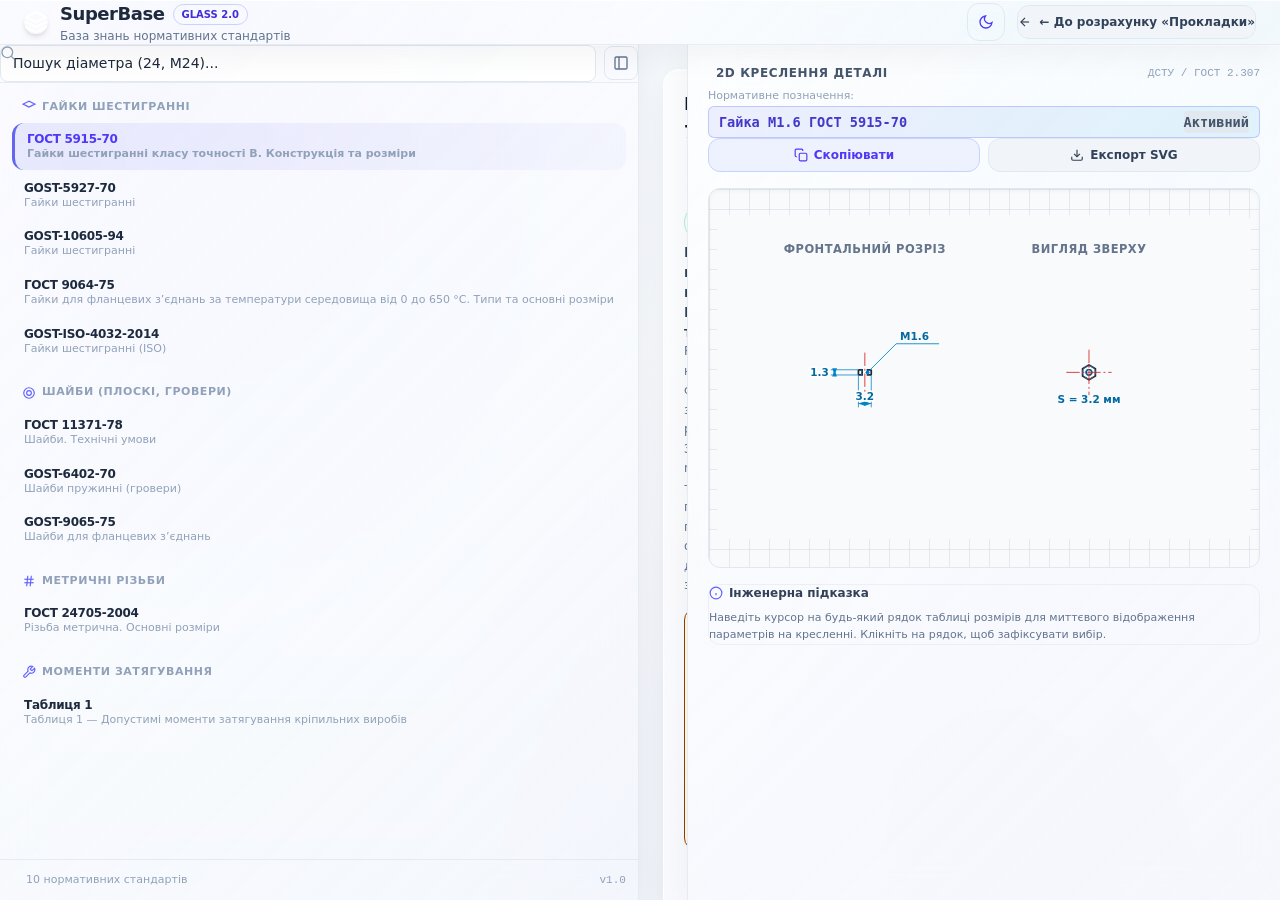
==== standards-base/index.html @ d33b23af "feat(standards-base): assemble UI shell, master-detail interactions, and app controller" ====
<!DOCTYPE html>
<html lang="uk" class="h-full">
<head>
  <meta charset="UTF-8">
  <meta name="viewport" content="width=device-width, initial-scale=1.0">
  <title>База знань нормативних стандартів | SuperBase</title>
  <link rel="icon" type="image/png" href="assets/favicon.png">
  <script>
    if (localStorage.theme === 'dark' || (!('theme' in localStorage) && window.matchMedia('(prefers-color-scheme: dark)').matches)) {
      document.documentElement.classList.add('dark');
    } else {
      document.documentElement.classList.remove('dark');
    }
  </script>
  <link rel="stylesheet" href="assets/tailwind-local.css">
  <link rel="stylesheet" href="styles.css">
</head>
<body class="h-full flex flex-col text-slate-800 dark:text-slate-100 overflow-hidden select-none">

  <!-- =========================================================================
       Header: SuperBase Logo, Category Tabs, Theme & Navigation
       ========================================================================= -->
  <header class="h-16 flex-shrink-0 flex items-center justify-between px-6 border-b border-slate-200/80 dark:border-slate-800/80 glass-panel z-20">
    <div class="flex items-center gap-6">
      <!-- Logo and Brand Title -->
      <div class="flex items-center gap-3">
        <div class="w-10 h-10 rounded-xl bg-gradient-to-tr from-indigo-600 to-cyan-500 flex items-center justify-center text-white shadow-md shadow-indigo-500/20">
          <svg class="w-6 h-6" viewBox="0 0 24 24" fill="none" stroke="currentColor" stroke-width="2" stroke-linecap="round" stroke-linejoin="round">
            <polygon points="12 2 2 7 12 12 22 7 12 2"></polygon>
            <polyline points="2 17 12 22 22 17"></polyline>
            <polyline points="2 12 12 17 22 12"></polyline>
          </svg>
        </div>
        <div>
          <div class="flex items-center gap-2">
            <span class="font-bold tracking-tight text-lg bg-gradient-to-r from-slate-900 to-slate-700 dark:from-white dark:to-slate-300 bg-clip-text text-transparent">SuperBase</span>
            <span class="text-[10px] uppercase font-semibold px-2 py-0.5 rounded-full bg-indigo-100 dark:bg-indigo-950/80 text-indigo-700 dark:text-indigo-300 border border-indigo-200 dark:border-indigo-800/60">Glass 2.0</span>
          </div>
          <p class="text-xs text-slate-500 dark:text-slate-400 font-medium">База знань нормативних стандартів</p>
        </div>
      </div>

      <!-- Navigation Tabs (Categories) -->
      <nav id="categoryTabs" class="hidden md:flex items-center gap-1.5 ml-4 p-1 rounded-xl bg-slate-200/60 dark:bg-slate-800/60 border border-slate-300/50 dark:border-slate-700/50 text-xs font-medium">
        <button type="button" data-category="fasteners" class="px-3.5 py-1.5 rounded-lg bg-white dark:bg-slate-900 text-indigo-600 dark:text-indigo-300 shadow-sm font-semibold flex items-center gap-2 transition-all">
          <svg class="w-4 h-4" viewBox="0 0 24 24" fill="none" stroke="currentColor" stroke-width="2">
            <circle cx="12" cy="12" r="3"></circle>
            <path d="M19.4 15a1.65 1.65 0 0 0 .33 1.82l.06.06a2 2 0 0 1 0 2.83 2 2 0 0 1-2.83 0l-.06-.06a1.65 1.65 0 0 0-1.82-.33 1.65 1.65 0 0 0-1 1.51V21a2 2 0 0 1-2 2 2 2 0 0 1-2-2v-.09A1.65 1.65 0 0 0 9 19.4a1.65 1.65 0 0 0-1.82.33l-.06.06a2 2 0 0 1-2.83 0 2 2 0 0 1 0-2.83l.06-.06a1.65 1.65 0 0 0 .33-1.82 1.65 1.65 0 0 0-1.51-1H3a2 2 0 0 1-2-2 2 2 0 0 1 2-2h.09A1.65 1.65 0 0 0 4.6 9a1.65 1.65 0 0 0-.33-1.82l-.06-.06a2 2 0 0 1 0-2.83 2 2 0 0 1 2.83 0l.06.06a1.65 1.65 0 0 0 1.82.33H9a1.65 1.65 0 0 0 1-1.51V3a2 2 0 0 1 2-2 2 2 0 0 1 2 2v.09a1.65 1.65 0 0 0 1 1.51 1.65 1.65 0 0 0 1.82-.33l.06-.06a2 2 0 0 1 2.83 0 2 2 0 0 1 0 2.83l-.06.06a1.65 1.65 0 0 0-.33 1.82V9a1.65 1.65 0 0 0 1.51 1H21a2 2 0 0 1 2 2 2 2 0 0 1-2 2h-.09a1.65 1.65 0 0 0-1.51 1z"></path>
          </svg>
          Кріпильні елементи
        </button>
        <div class="px-3 py-1.5 rounded-lg text-slate-400 dark:text-slate-500 cursor-not-allowed flex items-center gap-1.5" title="У розробці">
          <span>Фланці</span>
          <span class="text-[10px] px-1.5 py-0.5 rounded bg-slate-300/60 dark:bg-slate-700/60 font-semibold">незабаром</span>
        </div>
        <div class="px-3 py-1.5 rounded-lg text-slate-400 dark:text-slate-500 cursor-not-allowed flex items-center gap-1.5" title="У розробці">
          <span>Прокладки</span>
          <span class="text-[10px] px-1.5 py-0.5 rounded bg-slate-300/60 dark:bg-slate-700/60 font-semibold">незабаром</span>
        </div>
      </nav>
    </div>

    <!-- Actions: Theme Toggle & Back Link -->
    <div class="flex items-center gap-3">
      <!-- Theme Toggle -->
      <button id="themeToggle" type="button" class="p-2.5 rounded-xl border border-slate-200 dark:border-slate-800 text-slate-600 dark:text-slate-300 hover:bg-slate-100 dark:hover:bg-slate-800 transition-colors" title="Перемкнути тему оформлення (Світла / Темна)">
        <!-- Sun icon (shown in dark mode) -->
        <svg id="themeIconSun" class="w-4 h-4 hidden dark:block text-amber-400" viewBox="0 0 24 24" fill="none" stroke="currentColor" stroke-width="2">
          <circle cx="12" cy="12" r="5"></circle>
          <line x1="12" y1="1" x2="12" y2="3"></line>
          <line x1="12" y1="21" x2="12" y2="23"></line>
          <line x1="4.22" y1="4.22" x2="5.64" y2="5.64"></line>
          <line x1="18.36" y1="18.36" x2="19.78" y2="19.78"></line>
          <line x1="1" y1="12" x2="3" y2="12"></line>
          <line x1="21" y1="12" x2="23" y2="12"></line>
          <line x1="4.22" y1="19.78" x2="5.64" y2="18.36"></line>
          <line x1="18.36" y1="5.64" x2="19.78" y2="4.22"></line>
        </svg>
        <!-- Moon icon (shown in light mode) -->
        <svg id="themeIconMoon" class="w-4 h-4 block dark:hidden text-indigo-600" viewBox="0 0 24 24" fill="none" stroke="currentColor" stroke-width="2">
          <path d="M21 12.79A9 9 0 1 1 11.21 3 7 7 0 0 0 21 12.79z"></path>
        </svg>
      </button>

      <!-- Back to Prokladki Workspace -->
      <a href="../index.html" class="flex items-center gap-2 px-3.5 py-2 rounded-xl text-xs font-semibold bg-slate-100 dark:bg-slate-800/80 hover:bg-indigo-50 dark:hover:bg-indigo-950/60 text-slate-700 dark:text-slate-200 hover:text-indigo-600 dark:hover:text-indigo-300 border border-slate-200 dark:border-slate-700/80 transition-all">
        <svg class="w-3.5 h-3.5" viewBox="0 0 24 24" fill="none" stroke="currentColor" stroke-width="2">
          <line x1="19" y1="12" x2="5" y2="12"></line>
          <polyline points="12 19 5 12 12 5"></polyline>
        </svg>
        <span>← До розрахунку «Прокладки»</span>
      </a>
    </div>
  </header>

  <!-- =========================================================================
       Application Layout: Left Sidebar + Central Table + Right Drawing Canvas
       ========================================================================= -->
  <div class="flex-1 flex overflow-hidden">

    <!-- ---------------------------------------------------------------------
         Left Collapsible Sidebar: Standards Catalog
         --------------------------------------------------------------------- -->
    <aside id="mainSidebar" class="w-80 flex-shrink-0 flex flex-col border-r border-slate-200/80 dark:border-slate-800/80 glass-panel z-10">
      <!-- Search & Controls Header -->
      <div class="p-3.5 border-b border-slate-200/80 dark:border-slate-800/80 flex items-center gap-2">
        <div class="relative flex-1">
          <svg class="w-4 h-4 absolute left-3 top-2.5 text-slate-400" viewBox="0 0 24 24" fill="none" stroke="currentColor" stroke-width="2">
            <circle cx="11" cy="11" r="8"></circle>
            <line x1="21" y1="21" x2="16.65" y2="16.65"></line>
          </svg>
          <input type="text" id="searchInput" placeholder="Пошук діаметра (24, М24)..." class="custom-input pl-9 pr-3 py-1.5 text-xs">
        </div>
        <button id="btnToggleSidebar" type="button" class="p-2 rounded-lg border border-slate-200 dark:border-slate-800 text-slate-500 hover:bg-slate-100 dark:hover:bg-slate-800 transition-colors" title="Згорнути / розгорнути панель стандартів">
          <svg class="w-4 h-4" viewBox="0 0 24 24" fill="none" stroke="currentColor" stroke-width="2">
            <rect x="3" y="3" width="18" height="18" rx="2" ry="2"></rect>
            <line x1="9" y1="3" x2="9" y2="21"></line>
          </svg>
        </button>
      </div>

      <!-- Standards Navigation List -->
      <nav id="standardsList" class="flex-1 overflow-y-auto p-3 space-y-4">
        <!-- Rendered dynamically by app.js -->
      </nav>

      <!-- Sidebar Footer Stats -->
      <div class="p-3 border-t border-slate-200/80 dark:border-slate-800/80 text-[11px] text-slate-400 flex items-center justify-between">
        <span class="flex items-center gap-1.5">
          <span class="w-2 h-2 rounded-full bg-emerald-500"></span>
          10 нормативних стандартів
        </span>
        <span class="font-mono">v1.0</span>
      </div>
    </aside>

    <!-- ---------------------------------------------------------------------
         Main Workspace: Central Master Content
         --------------------------------------------------------------------- -->
    <main class="flex-1 flex overflow-hidden bg-slate-50/50 dark:bg-transparent">

      <!-- Central Scrollable Column: Passport Card + Table Controls + Dimensions Table -->
      <div class="flex-1 flex flex-col overflow-y-auto p-6 space-y-5">

        <!-- Standard Passport Card -->
        <section id="passportCard" class="fluent-card p-5 rounded-2xl">
          <!-- Rendered dynamically by app.js -->
        </section>

        <!-- Table Filters & Execution Bar -->
        <div id="tableControlsBar" class="flex flex-wrap items-center justify-between gap-3 p-3 rounded-xl bg-white/70 dark:bg-slate-900/70 border border-slate-200 dark:border-slate-800/80 backdrop-blur-md">
          <div id="dynamicFilters" class="flex flex-wrap items-center gap-2">
            <!-- Rendered dynamically depending on active standard (Executions 1/2, Class A/C, Nut Type A/B) -->
          </div>
          <div class="flex items-center gap-2 text-xs text-slate-500 dark:text-slate-400">
            <span id="rowCountBadge" class="px-2 py-1 rounded-md bg-slate-100 dark:bg-slate-800 font-mono text-[11px] font-semibold">0 типорозмірів</span>
          </div>
        </div>

        <!-- Master Dimensions Table Container -->
        <div class="flex-1 min-h-[300px]">
          <div id="dimensionsTable" class="table-container border border-slate-200 dark:border-slate-800/80 rounded-xl overflow-hidden glass-panel shadow-sm">
            <!-- Rendered dynamically by app.js -->
          </div>
        </div>

      </div>

      <!-- -------------------------------------------------------------------
           Sticky Right Sidebar: Detail CAD Vector Drawing
           ------------------------------------------------------------------- -->
      <aside class="w-[420px] flex-shrink-0 flex flex-col border-l border-slate-200/80 dark:border-slate-800/80 glass-panel p-5 space-y-4 overflow-y-auto z-10">

        <!-- Drawing Header & Callout -->
        <div class="space-y-3">
          <div class="flex items-center justify-between">
            <div class="flex items-center gap-2">
              <span class="w-2.5 h-2.5 rounded-full bg-indigo-500 animate-pulse"></span>
              <h2 class="text-xs font-bold uppercase tracking-wider text-slate-600 dark:text-slate-300">2D Креслення деталі</h2>
            </div>
            <span class="text-[11px] font-mono text-slate-400">ДСТУ / ГОСТ 2.307</span>
          </div>

          <!-- Engineering Callout Badge -->
          <div class="space-y-1.5">
            <label class="text-[11px] font-medium text-slate-400">Нормативне позначення:</label>
            <div id="calloutBadge" class="callout-badge text-xs font-mono font-medium truncate w-full justify-between">
              <!-- Rendered dynamically -->
            </div>
          </div>

          <!-- Drawing Action Buttons -->
          <div class="flex items-center gap-2 pt-1">
            <button id="btnCopyCallout" type="button" class="flex-1 px-3 py-2 rounded-xl text-xs font-semibold bg-indigo-50 dark:bg-indigo-950/60 text-indigo-600 dark:text-indigo-400 hover:bg-indigo-100 dark:hover:bg-indigo-900/60 border border-indigo-200 dark:border-indigo-800/60 flex items-center justify-center gap-1.5 transition-colors">
              <svg class="w-3.5 h-3.5" viewBox="0 0 24 24" fill="none" stroke="currentColor" stroke-width="2">
                <rect x="9" y="9" width="13" height="13" rx="2" ry="2"></rect>
                <path d="M5 15H4a2 2 0 0 1-2-2V4a2 2 0 0 1 2-2h9a2 2 0 0 1 2 2v1"></path>
              </svg>
              <span>Скопіювати</span>
            </button>
            <button id="btnExportSvg" type="button" class="flex-1 px-3 py-2 rounded-xl text-xs font-semibold bg-slate-100 dark:bg-slate-800/80 text-slate-700 dark:text-slate-200 hover:bg-slate-200 dark:hover:bg-slate-700 border border-slate-200 dark:border-slate-700/80 flex items-center justify-center gap-1.5 transition-colors">
              <svg class="w-3.5 h-3.5" viewBox="0 0 24 24" fill="none" stroke="currentColor" stroke-width="2">
                <path d="M21 15v4a2 2 0 0 1-2 2H5a2 2 0 0 1-2-2v-4"></path>
                <polyline points="7 10 12 15 17 10"></polyline>
                <line x1="12" y1="15" x2="12" y2="3"></line>
              </svg>
              <span>Експорт SVG</span>
            </button>
          </div>
        </div>

        <!-- Dynamic CAD Drawing Canvas -->
        <div id="drawingContainer" class="cad-canvas relative w-full flex items-center justify-center min-h-[380px] p-2">
          <!-- Rendered dynamically by StandardsDrawingEngine -->
        </div>

        <!-- Technical Drawing Notes & Guide -->
        <div class="rounded-xl p-3.5 bg-slate-100/70 dark:bg-slate-900/70 border border-slate-200/60 dark:border-slate-800/60 text-xs space-y-2 text-slate-500 dark:text-slate-400">
          <div class="font-semibold text-slate-700 dark:text-slate-300 flex items-center gap-1.5">
            <svg class="w-3.5 h-3.5 text-indigo-500" viewBox="0 0 24 24" fill="none" stroke="currentColor" stroke-width="2">
              <circle cx="12" cy="12" r="10"></circle>
              <line x1="12" y1="16" x2="12" y2="12"></line>
              <line x1="12" y1="8" x2="12.01" y2="8"></line>
            </svg>
            Інженерна підказка
          </div>
          <p class="leading-relaxed text-[11px]">
            Наведіть курсор на будь-який рядок таблиці розмірів для миттєвого відображення параметрів на кресленні. Клікніть на рядок, щоб зафіксувати вибір.
          </p>
        </div>

      </aside>

    </main>

  </div>

  <!-- Toast Container -->
  <div id="toastContainer" class="toast-container"></div>

  <!-- =========================================================================
       Application Scripts: Shared Bundle, Adapters, Engines & Controller
       ========================================================================= -->
  <script src="../standards.bundle.js"></script>
  <script src="src/catalog-adapter.js"></script>
  <script src="src/drawing-templates.js"></script>
  <script src="src/drawing-engine.js"></script>
  <script src="src/app.js"></script>
</body>
</html>
---- standards-base/styles.css ----
/* ==========================================================================
   Standards Knowledge Base (StandardsBase)
   Modern Engineering Glass 2.0 Styles
   ========================================================================== */

/* --- 1. Typography & Global Resets --- */
body, input, button, select, textarea {
    transition: background-color 0.3s, color 0.3s;
    font-family: 'Inter', system-ui, -apple-system, BlinkMacSystemFont, "Segoe UI", Roboto, "Helvetica Neue", Arial, sans-serif;
}

body {
    background-color: #f1f5f9;
    background-image:
        radial-gradient(circle at 12% 8%, rgba(99, 102, 241, 0.14) 0%, transparent 42%),
        radial-gradient(circle at 88% 14%, rgba(14, 165, 233, 0.11) 0%, transparent 38%),
        radial-gradient(circle at 78% 88%, rgba(139, 92, 246, 0.10) 0%, transparent 45%),
        linear-gradient(180deg, #f8fafc 0%, #eef2f9 100%);
    background-attachment: fixed;
    min-height: 100vh;
}

html.dark body {
    background-color: #060911;
    background-image:
        radial-gradient(circle at 12% 8%, rgba(99, 102, 241, 0.22) 0%, transparent 44%),
        radial-gradient(circle at 88% 16%, rgba(14, 165, 233, 0.14) 0%, transparent 40%),
        radial-gradient(circle at 76% 90%, rgba(139, 92, 246, 0.15) 0%, transparent 46%),
        linear-gradient(180deg, #070b14 0%, #0b1120 100%);
    background-attachment: fixed;
}

/* Monospace numerals for precision engineering tables */
.font-mono-num {
    font-family: 'JetBrains Mono', 'Cascadia Code', 'Fira Code', 'Segoe UI Mono', Consolas, monospace;
    font-variant-numeric: tabular-nums;
}

/* --- 2. Engineered Scrollbars --- */
::-webkit-scrollbar {
    height: 8px;
    width: 8px;
}
::-webkit-scrollbar-track {
    background: transparent;
}
::-webkit-scrollbar-thumb {
    background: #cbd5e1;
    border-radius: 99px;
    border: 2px solid transparent;
    background-clip: content-box;
}
::-webkit-scrollbar-thumb:hover {
    background-color: #94a3b8;
}
html.dark ::-webkit-scrollbar-thumb {
    background: #475569;
    border: 2px solid transparent;
    background-clip: content-box;
}
html.dark ::-webkit-scrollbar-thumb:hover {
    background: #64748b;
}

/* --- 3. Glassmorphism Panel (Header, Sidebar, Floating Overlays) --- */
.glass-panel {
    background: linear-gradient(135deg, rgba(255, 255, 255, 0.78) 0%, rgba(248, 250, 252, 0.66) 100%) !important;
    backdrop-filter: blur(20px) saturate(150%);
    -webkit-backdrop-filter: blur(20px) saturate(150%);
    box-shadow: 0 8px 32px rgba(15, 23, 42, 0.05), inset 0 1px 0 rgba(255, 255, 255, 0.85);
}
html.dark .glass-panel {
    background: linear-gradient(135deg, rgba(15, 23, 42, 0.76) 0%, rgba(15, 23, 42, 0.60) 100%) !important;
    box-shadow: 0 10px 36px rgba(0, 0, 0, 0.38), inset 0 1px 0 rgba(255, 255, 255, 0.08);
}

/* Brand Glow Border and Accents */
.brand-glow {
    box-shadow: 0 4px 20px -2px rgba(99, 102, 241, 0.12);
}
html.dark .brand-glow {
    box-shadow: 0 4px 25px -2px rgba(99, 102, 241, 0.22);
}

/* --- 4. Fluent Glassmorphic Cards --- */
.fluent-card {
    background: linear-gradient(145deg, rgba(255, 255, 255, 0.74) 0%, rgba(255, 255, 255, 0.56) 100%) !important;
    backdrop-filter: blur(18px) saturate(145%);
    -webkit-backdrop-filter: blur(18px) saturate(145%);
    border: 1px solid rgba(255, 255, 255, 0.75) !important;
    box-shadow: 0 10px 30px -6px rgba(15, 23, 42, 0.07),
                0 2px 6px -1px rgba(15, 23, 42, 0.03),
                inset 0 1px 0 0 rgba(255, 255, 255, 0.9) !important;
    transition: transform 0.25s cubic-bezier(0.16, 1, 0.3, 1), box-shadow 0.25s ease, border-color 0.25s ease;
}
html.dark .fluent-card {
    background: linear-gradient(145deg, rgba(30, 41, 59, 0.62) 0%, rgba(15, 23, 42, 0.48) 100%) !important;
    border: 1px solid rgba(148, 163, 184, 0.16) !important;
    box-shadow: 0 12px 34px -6px rgba(0, 0, 0, 0.42),
                inset 0 1px 0 0 rgba(255, 255, 255, 0.09) !important;
}
.fluent-card:hover {
    border-color: rgba(99, 102, 241, 0.32) !important;
    box-shadow: 0 14px 36px -6px rgba(79, 70, 229, 0.11),
                inset 0 1px 0 0 rgba(255, 255, 255, 0.95) !important;
}
html.dark .fluent-card:hover {
    border-color: rgba(129, 140, 248, 0.28) !important;
    box-shadow: 0 16px 40px -6px rgba(0, 0, 0, 0.55),
                inset 0 1px 0 0 rgba(255, 255, 255, 0.12) !important;
}

/* --- 5. Sidebar Transitions & Responsive Collapse --- */
#mainSidebar {
    transition: width 0.25s cubic-bezier(0.4, 0, 0.2, 1), min-width 0.25s cubic-bezier(0.4, 0, 0.2, 1), opacity 0.25s ease;
}

#mainSidebar.sidebar-collapsed {
    width: 0 !important;
    min-width: 0 !important;
    max-width: 0 !important;
    padding-left: 0 !important;
    padding-right: 0 !important;
    border-right-width: 0 !important;
    overflow: hidden !important;
    opacity: 0 !important;
    pointer-events: none !important;
}

/* Sidebar Nav item active style */
.sidebar-item-active {
    background: linear-gradient(90deg, rgba(99, 102, 241, 0.12) 0%, rgba(99, 102, 241, 0.04) 100%);
    border-left: 3px solid #6366f1;
    color: #4f46e5 !important;
    font-weight: 600;
}
html.dark .sidebar-item-active {
    background: linear-gradient(90deg, rgba(99, 102, 241, 0.25) 0%, rgba(99, 102, 241, 0.08) 100%);
    border-left-color: #818cf8;
    color: #a5b4fc !important;
}

/* --- 6. Table Layout & Sticky Headers --- */
.table-container {
    overflow: auto;
    position: relative;
    max-height: calc(100vh - 380px);
    border-radius: 8px;
}

.sticky-thead th {
    position: sticky;
    top: 0;
    z-index: 10;
    background-color: #f8fafc;
    backdrop-filter: blur(8px);
    -webkit-backdrop-filter: blur(8px);
    border-bottom: 2px solid #e2e8f0;
}
html.dark .sticky-thead th {
    background-color: #0f172a;
    border-bottom-color: #334155;
}

.sticky-first-col {
    position: sticky;
    left: 0;
    z-index: 5;
    background-color: inherit;
}
.sticky-thead th.sticky-first-col {
    z-index: 15;
}

/* Interactive Table Rows */
.table-row-interactive {
    cursor: pointer;
    transition: background-color 0.15s ease, outline-color 0.15s ease;
}
.table-row-interactive:hover {
    background-color: rgba(99, 102, 241, 0.08) !important;
}
html.dark .table-row-interactive:hover {
    background-color: rgba(99, 102, 241, 0.16) !important;
}
.table-row-interactive.active-row {
    background-color: rgba(99, 102, 241, 0.15) !important;
    outline: 2px solid rgba(99, 102, 241, 0.5);
    outline-offset: -2px;
}
html.dark .table-row-interactive.active-row {
    background-color: rgba(99, 102, 241, 0.25) !important;
    outline: 2px solid rgba(129, 140, 248, 0.6);
    outline-offset: -2px;
}

/* Non-preferred diameter indication */
.non-preferred-size {
    opacity: 0.8;
    color: #64748b;
}
html.dark .non-preferred-size {
    color: #94a3b8;
}

/* --- 7. CAD Drawing Canvas & Blueprint Themes --- */
.cad-canvas {
    position: relative;
    background-color: #f8fafc;
    background-image:
        linear-gradient(to right, rgba(203, 213, 225, 0.45) 1px, transparent 1px),
        linear-gradient(to bottom, rgba(203, 213, 225, 0.45) 1px, transparent 1px);
    background-size: 20px 20px;
    border-radius: 12px;
    border: 1px solid #e2e8f0;
    overflow: hidden;
    display: flex;
    align-items: center;
    justify-content: center;
    min-height: 380px;
    box-shadow: inset 0 2px 4px 0 rgba(0, 0, 0, 0.04);
}

html.dark .cad-canvas {
    background-color: #07101e; /* Blueprint deep technical blue */
    background-image:
        linear-gradient(to right, rgba(56, 189, 248, 0.12) 1px, transparent 1px),
        linear-gradient(to bottom, rgba(56, 189, 248, 0.12) 1px, transparent 1px);
    background-size: 20px 20px;
    border-color: rgba(56, 189, 248, 0.25);
    box-shadow: inset 0 0 40px rgba(14, 165, 233, 0.08), inset 0 2px 4px 0 rgba(0, 0, 0, 0.2);
}

/* CAD Vector Graphics Styling */
.cad-outline {
    stroke: #0f172a;
    stroke-width: 1.75;
    stroke-linecap: round;
    stroke-linejoin: round;
    fill: none;
}
html.dark .cad-outline {
    stroke: #e2e8f0;
    filter: drop-shadow(0 0 1px rgba(226, 232, 240, 0.4));
}

.cad-hatch {
    stroke: #64748b;
    stroke-width: 0.75;
    fill: none;
}
html.dark .cad-hatch {
    stroke: #38bdf8;
    opacity: 0.7;
}

.cad-axis {
    stroke: #dc2626;
    stroke-width: 0.75;
    stroke-dasharray: 14 3 2 3;
    fill: none;
}
html.dark .cad-axis {
    stroke: #f87171;
    opacity: 0.85;
}

.cad-dimension {
    stroke: #0284c7;
    stroke-width: 1;
    fill: none;
}
html.dark .cad-dimension {
    stroke: #38bdf8;
}

.cad-dimension-arrow {
    fill: #0284c7;
}
html.dark .cad-dimension-arrow {
    fill: #38bdf8;
}

.cad-dimension-text {
    fill: #0369a1;
    font-family: 'JetBrains Mono', Consolas, monospace;
    font-size: 11px;
    font-weight: 600;
    text-anchor: middle;
    dominant-baseline: central;
}
html.dark .cad-dimension-text {
    fill: #f0f9ff;
    text-shadow: 0 0 6px rgba(14, 165, 233, 0.5);
}

.cad-dimension-bg {
    fill: rgba(248, 250, 252, 0.85);
}
html.dark .cad-dimension-bg {
    fill: rgba(7, 16, 30, 0.85);
}

/* --- 8. Engineering Callout Badges & Toast Notifications --- */
.callout-badge {
    font-family: 'JetBrains Mono', 'Segoe UI Mono', Consolas, monospace;
    background: linear-gradient(135deg, rgba(99, 102, 241, 0.1) 0%, rgba(14, 165, 233, 0.1) 100%);
    border: 1px solid rgba(99, 102, 241, 0.3);
    color: #4338ca;
    padding: 4px 10px;
    border-radius: 6px;
    font-size: 0.85rem;
    font-weight: 600;
    display: inline-flex;
    align-items: center;
    gap: 6px;
}
html.dark .callout-badge {
    background: linear-gradient(135deg, rgba(99, 102, 241, 0.2) 0%, rgba(14, 165, 233, 0.2) 100%);
    border-color: rgba(129, 140, 248, 0.35);
    color: #c7d2fe;
}

/* Toast Notification */
.toast-container {
    position: fixed;
    bottom: 24px;
    right: 24px;
    z-index: 100;
    display: flex;
    flex-direction: column;
    gap: 8px;
    pointer-events: none;
}

.toast-message {
    pointer-events: auto;
    padding: 10px 18px;
    border-radius: 8px;
    font-size: 0.875rem;
    font-weight: 500;
    display: flex;
    align-items: center;
    gap: 8px;
    animation: toastSlideIn 0.3s cubic-bezier(0.16, 1, 0.3, 1) forwards;
    background: rgba(15, 23, 42, 0.9);
    color: #ffffff;
    box-shadow: 0 10px 25px -5px rgba(0, 0, 0, 0.25);
    backdrop-filter: blur(8px);
}
html.dark .toast-message {
    background: rgba(30, 41, 59, 0.95);
    border: 1px solid rgba(148, 163, 184, 0.2);
    color: #f8fafc;
}

@keyframes toastSlideIn {
    from {
        opacity: 0;
        transform: translateY(12px) scale(0.95);
    }
    to {
        opacity: 1;
        transform: translateY(0) scale(1);
    }
}

/* Custom Interactive Input & Selects */
.custom-input {
    width: 100%;
    border: 1px solid #e2e8f0;
    border-radius: 8px;
    padding: 8px 12px;
    outline: none;
    transition: all 0.2s;
    font-size: 0.875rem;
    background: rgba(255, 255, 255, 0.8);
}
html.dark .custom-input {
    background: rgba(15, 23, 42, 0.8);
    border-color: #334155;
    color: #f1f5f9;
}
.custom-input:focus {
    border-color: #6366f1;
    box-shadow: 0 0 0 3px rgba(99, 102, 241, 0.15);
}
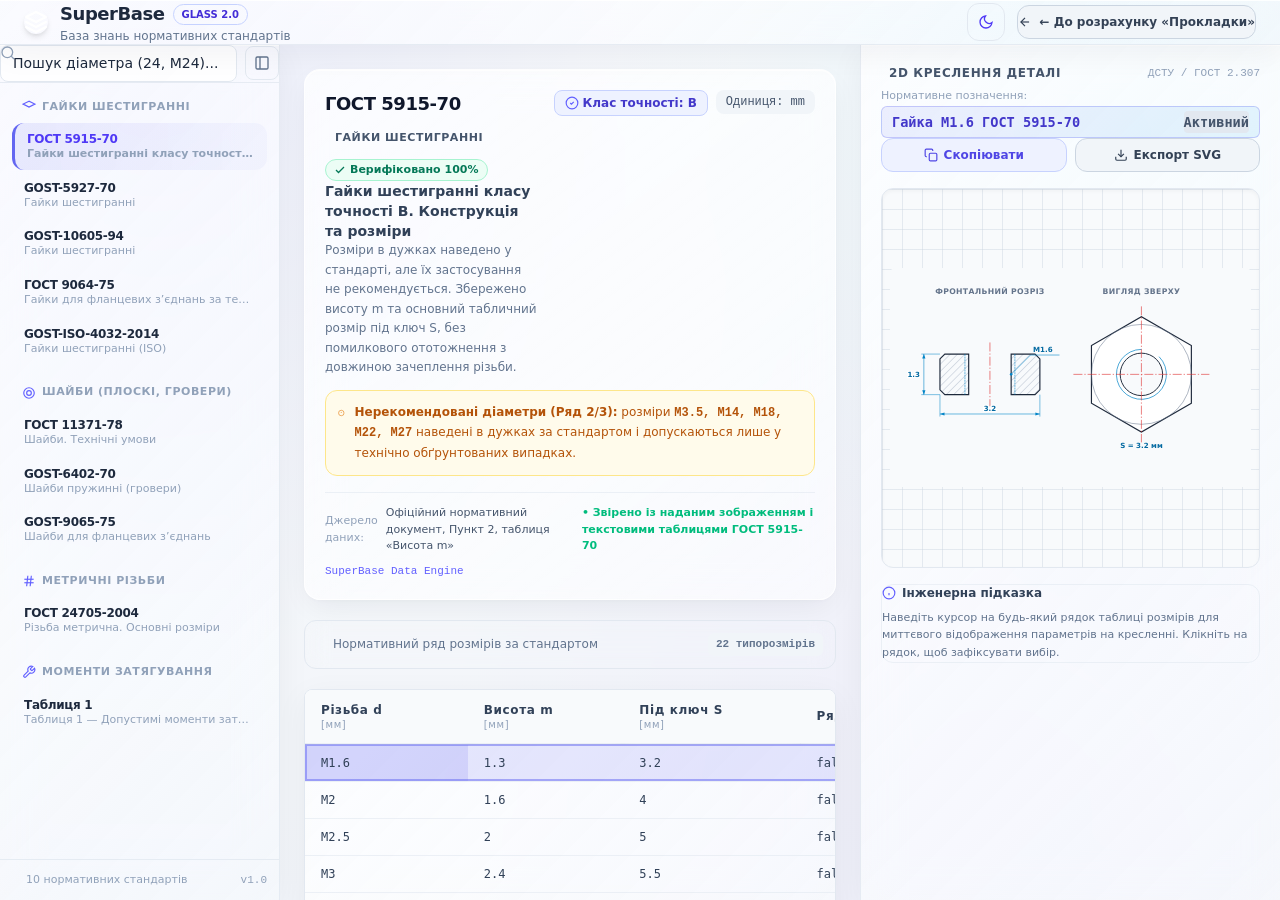
==== commit 0525ce43: "fix(standards-base): resolve desktop layout collapse, CAD vector scaling, and Glass 2.0 dark mode st" ====
--- a/standards-base/index.html
+++ b/standards-base/index.html
@@ -83,7 +83,7 @@
       </button>
 
       <!-- Back to Prokladki Workspace -->
-      <a href="../index.html" class="flex items-center gap-2 px-3.5 py-2 rounded-xl text-xs font-semibold bg-slate-100 dark:bg-slate-800/80 hover:bg-indigo-50 dark:hover:bg-indigo-950/60 text-slate-700 dark:text-slate-200 hover:text-indigo-600 dark:hover:text-indigo-300 border border-slate-200 dark:border-slate-700/80 transition-all">
+      <a href="../index.html" class="header-back-link flex items-center gap-2 px-3.5 py-2 rounded-xl text-xs font-semibold transition-all">
         <svg class="w-3.5 h-3.5" viewBox="0 0 24 24" fill="none" stroke="currentColor" stroke-width="2">
           <line x1="19" y1="12" x2="5" y2="12"></line>
           <polyline points="12 19 5 12 12 5"></polyline>
@@ -101,7 +101,7 @@
     <!-- ---------------------------------------------------------------------
          Left Collapsible Sidebar: Standards Catalog
          --------------------------------------------------------------------- -->
-    <aside id="mainSidebar" class="w-80 flex-shrink-0 flex flex-col border-r border-slate-200/80 dark:border-slate-800/80 glass-panel z-10">
+    <aside id="mainSidebar" class="sidebar-panel flex-shrink-0 flex flex-col border-r border-slate-200/80 dark:border-slate-800/80 glass-panel z-10">
       <!-- Search & Controls Header -->
       <div class="p-3.5 border-b border-slate-200/80 dark:border-slate-800/80 flex items-center gap-2">
         <div class="relative flex-1">
@@ -137,10 +137,10 @@
     <!-- ---------------------------------------------------------------------
          Main Workspace: Central Master Content
          --------------------------------------------------------------------- -->
-    <main class="flex-1 flex overflow-hidden bg-slate-50/50 dark:bg-transparent">
+    <main class="flex-1 flex min-w-0 overflow-hidden bg-slate-50/50 dark:bg-transparent">
 
       <!-- Central Scrollable Column: Passport Card + Table Controls + Dimensions Table -->
-      <div class="flex-1 flex flex-col overflow-y-auto p-6 space-y-5">
+      <div id="mainContent" class="content-panel flex-1 flex flex-col min-w-0 overflow-y-auto p-6 space-y-5">
 
         <!-- Standard Passport Card -->
         <section id="passportCard" class="fluent-card p-5 rounded-2xl">
@@ -169,7 +169,7 @@
       <!-- -------------------------------------------------------------------
            Sticky Right Sidebar: Detail CAD Vector Drawing
            ------------------------------------------------------------------- -->
-      <aside class="w-[420px] flex-shrink-0 flex flex-col border-l border-slate-200/80 dark:border-slate-800/80 glass-panel p-5 space-y-4 overflow-y-auto z-10">
+      <aside id="detailSidebar" class="detail-panel flex-shrink-0 flex flex-col border-l border-slate-200/80 dark:border-slate-800/80 glass-panel p-5 space-y-4 overflow-y-auto z-10">
 
         <!-- Drawing Header & Callout -->
         <div class="space-y-3">
@@ -191,14 +191,14 @@
 
           <!-- Drawing Action Buttons -->
           <div class="flex items-center gap-2 pt-1">
-            <button id="btnCopyCallout" type="button" class="flex-1 px-3 py-2 rounded-xl text-xs font-semibold bg-indigo-50 dark:bg-indigo-950/60 text-indigo-600 dark:text-indigo-400 hover:bg-indigo-100 dark:hover:bg-indigo-900/60 border border-indigo-200 dark:border-indigo-800/60 flex items-center justify-center gap-1.5 transition-colors">
+            <button id="btnCopyCallout" type="button" class="btn-primary flex-1 px-3 py-2 rounded-xl text-xs font-semibold flex items-center justify-center gap-1.5 transition-colors">
               <svg class="w-3.5 h-3.5" viewBox="0 0 24 24" fill="none" stroke="currentColor" stroke-width="2">
                 <rect x="9" y="9" width="13" height="13" rx="2" ry="2"></rect>
                 <path d="M5 15H4a2 2 0 0 1-2-2V4a2 2 0 0 1 2-2h9a2 2 0 0 1 2 2v1"></path>
               </svg>
               <span>Скопіювати</span>
             </button>
-            <button id="btnExportSvg" type="button" class="flex-1 px-3 py-2 rounded-xl text-xs font-semibold bg-slate-100 dark:bg-slate-800/80 text-slate-700 dark:text-slate-200 hover:bg-slate-200 dark:hover:bg-slate-700 border border-slate-200 dark:border-slate-700/80 flex items-center justify-center gap-1.5 transition-colors">
+            <button id="btnExportSvg" type="button" class="btn-secondary flex-1 px-3 py-2 rounded-xl text-xs font-semibold flex items-center justify-center gap-1.5 transition-colors">
               <svg class="w-3.5 h-3.5" viewBox="0 0 24 24" fill="none" stroke="currentColor" stroke-width="2">
                 <path d="M21 15v4a2 2 0 0 1-2 2H5a2 2 0 0 1-2-2v-4"></path>
                 <polyline points="7 10 12 15 17 10"></polyline>
--- a/standards-base/styles.css
+++ b/standards-base/styles.css
@@ -110,9 +110,14 @@
                 inset 0 1px 0 0 rgba(255, 255, 255, 0.12) !important;
 }
 
-/* --- 5. Sidebar Transitions & Responsive Collapse --- */
-#mainSidebar {
-    transition: width 0.25s cubic-bezier(0.4, 0, 0.2, 1), min-width 0.25s cubic-bezier(0.4, 0, 0.2, 1), opacity 0.25s ease;
+/* --- 5. Application 3-Column Desktop Layout & Panels --- */
+#mainSidebar,
+.sidebar-panel {
+    width: 280px;
+    min-width: 280px;
+    max-width: 280px;
+    flex-shrink: 0;
+    transition: width 0.25s cubic-bezier(0.4, 0, 0.2, 1), min-width 0.25s cubic-bezier(0.4, 0, 0.2, 1), max-width 0.25s cubic-bezier(0.4, 0, 0.2, 1), opacity 0.25s ease, padding 0.25s ease;
 }
 
 #mainSidebar.sidebar-collapsed {
@@ -127,6 +132,22 @@
     pointer-events: none !important;
 }
 
+#mainContent,
+.content-panel {
+    flex: 1 1 auto;
+    min-width: 0;
+    display: flex;
+    flex-direction: column;
+}
+
+#detailSidebar,
+.detail-panel {
+    width: 420px;
+    min-width: 420px;
+    max-width: 420px;
+    flex-shrink: 0;
+}
+
 /* Sidebar Nav item active style */
 .sidebar-item-active {
     background: linear-gradient(90deg, rgba(99, 102, 241, 0.12) 0%, rgba(99, 102, 241, 0.04) 100%);
@@ -146,6 +167,12 @@
     position: relative;
     max-height: calc(100vh - 380px);
     border-radius: 8px;
+}
+
+.table-container table {
+    width: 100%;
+    min-width: 600px;
+    border-collapse: collapse;
 }
 
 .sticky-thead th {
@@ -231,6 +258,12 @@
     box-shadow: inset 0 0 40px rgba(14, 165, 233, 0.08), inset 0 2px 4px 0 rgba(0, 0, 0, 0.2);
 }
 
+.cad-canvas svg {
+    max-width: 100%;
+    height: auto;
+    display: block;
+}
+
 /* CAD Vector Graphics Styling */
 .cad-outline {
     stroke: #0f172a;
@@ -385,3 +418,138 @@
     border-color: #6366f1;
     box-shadow: 0 0 0 3px rgba(99, 102, 241, 0.15);
 }
+
+/* --- 9. Glass 2.0 Action Buttons, Navigation Links & Status Badges --- */
+.btn-primary,
+#btnCopyCallout {
+    background-color: #eef2ff;
+    color: #4f46e5;
+    border: 1px solid #c7d2fe;
+    transition: all 0.2s ease;
+}
+.btn-primary:hover,
+#btnCopyCallout:hover {
+    background-color: #e0e7ff;
+    color: #4338ca;
+    border-color: #a5b4fc;
+}
+html.dark .btn-primary,
+html.dark #btnCopyCallout {
+    background-color: rgba(49, 46, 129, 0.4) !important;
+    color: #a5b4fc !important;
+    border-color: rgba(99, 102, 241, 0.4) !important;
+}
+html.dark .btn-primary:hover,
+html.dark #btnCopyCallout:hover {
+    background-color: rgba(49, 46, 129, 0.6) !important;
+    color: #c7d2fe !important;
+    border-color: rgba(129, 140, 248, 0.55) !important;
+}
+
+.btn-secondary,
+#btnExportSvg {
+    background-color: #f1f5f9;
+    color: #334155;
+    border: 1px solid #cbd5e1;
+    transition: all 0.2s ease;
+}
+.btn-secondary:hover,
+#btnExportSvg:hover {
+    background-color: #e2e8f0;
+    color: #1e293b;
+    border-color: #94a3b8;
+}
+html.dark .btn-secondary,
+html.dark #btnExportSvg {
+    background-color: rgba(30, 41, 59, 0.65) !important;
+    color: #e2e8f0 !important;
+    border-color: rgba(148, 163, 184, 0.25) !important;
+}
+html.dark .btn-secondary:hover,
+html.dark #btnExportSvg:hover {
+    background-color: rgba(51, 65, 85, 0.8) !important;
+    color: #ffffff !important;
+    border-color: rgba(148, 163, 184, 0.4) !important;
+}
+
+/* Header Back Navigation Link */
+.header-back-link {
+    background-color: #f1f5f9;
+    color: #334155;
+    border: 1px solid #cbd5e1;
+    transition: all 0.2s ease;
+}
+.header-back-link:hover {
+    background-color: #eef2ff;
+    color: #4f46e5;
+    border-color: #c7d2fe;
+}
+html.dark .header-back-link {
+    background-color: rgba(30, 41, 59, 0.65) !important;
+    color: #e2e8f0 !important;
+    border-color: rgba(148, 163, 184, 0.25) !important;
+}
+html.dark .header-back-link:hover {
+    background-color: rgba(49, 46, 129, 0.45) !important;
+    color: #a5b4fc !important;
+    border-color: rgba(99, 102, 241, 0.45) !important;
+}
+
+/* Reset Search Button */
+#btnResetSearch {
+    transition: all 0.2s ease;
+}
+html.dark #btnResetSearch {
+    background-color: rgba(49, 46, 129, 0.4) !important;
+    color: #a5b4fc !important;
+    border-color: rgba(99, 102, 241, 0.4) !important;
+}
+html.dark #btnResetSearch:hover {
+    background-color: rgba(49, 46, 129, 0.6) !important;
+    color: #c7d2fe !important;
+}
+
+/* Standard Badges in Passport and Details */
+.badge-indigo {
+    background-color: #eef2ff;
+    color: #4338ca;
+    border: 1px solid #c7d2fe;
+}
+html.dark .badge-indigo {
+    background-color: rgba(49, 46, 129, 0.35) !important;
+    color: #a5b4fc !important;
+    border-color: rgba(99, 102, 241, 0.35) !important;
+}
+
+.badge-cyan {
+    background-color: #ecfeff;
+    color: #0e7490;
+    border: 1px solid #a5f3fc;
+}
+html.dark .badge-cyan {
+    background-color: rgba(8, 51, 68, 0.4) !important;
+    color: #67e8f9 !important;
+    border-color: rgba(6, 182, 212, 0.35) !important;
+}
+
+.badge-emerald {
+    background-color: #ecfdf5;
+    color: #047857;
+    border: 1px solid #a7f3d0;
+}
+html.dark .badge-emerald {
+    background-color: rgba(6, 78, 59, 0.35) !important;
+    color: #6ee7b7 !important;
+    border-color: rgba(16, 185, 129, 0.35) !important;
+}
+
+.badge-amber {
+    background-color: #fffbeb;
+    color: #b45309;
+    border: 1px solid #fde68a;
+}
+html.dark .badge-amber {
+    background-color: rgba(120, 53, 15, 0.35) !important;
+    color: #fcd34d !important;
+    border-color: rgba(245, 158, 11, 0.35) !important;
+}
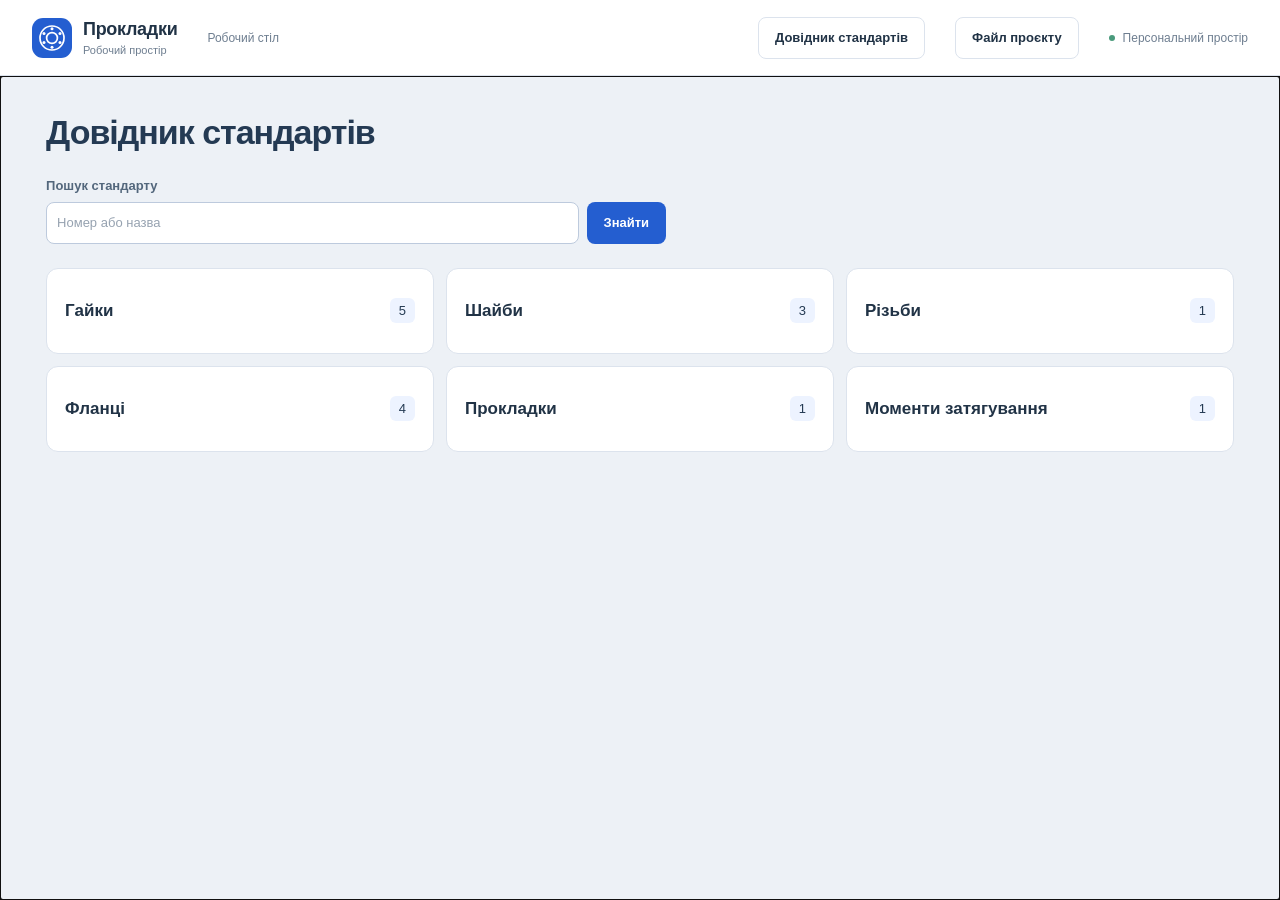
==== commit dd9482eb: "feat: integrate the standards reference in the workspace" ====
--- a/standards-base/index.html
+++ b/standards-base/index.html
@@ -1,250 +1,11 @@
-<!DOCTYPE html>
-<html lang="uk" class="h-full">
+<!doctype html>
+<html lang="uk">
 <head>
-  <meta charset="UTF-8">
-  <meta name="viewport" content="width=device-width, initial-scale=1.0">
-  <title>База знань нормативних стандартів | SuperBase</title>
-  <link rel="icon" type="image/png" href="assets/favicon.png">
-  <script>
-    if (localStorage.theme === 'dark' || (!('theme' in localStorage) && window.matchMedia('(prefers-color-scheme: dark)').matches)) {
-      document.documentElement.classList.add('dark');
-    } else {
-      document.documentElement.classList.remove('dark');
-    }
-  </script>
-  <link rel="stylesheet" href="assets/tailwind-local.css">
-  <link rel="stylesheet" href="styles.css">
+  <meta charset="utf-8">
+  <title>Довідник стандартів — Прокладки</title>
+  <script>location.replace('../index.html#standards');</script>
 </head>
-<body class="h-full flex flex-col text-slate-800 dark:text-slate-100 overflow-hidden select-none">
-
-  <!-- =========================================================================
-       Header: SuperBase Logo, Category Tabs, Theme & Navigation
-       ========================================================================= -->
-  <header class="h-16 flex-shrink-0 flex items-center justify-between px-6 border-b border-slate-200/80 dark:border-slate-800/80 glass-panel z-20">
-    <div class="flex items-center gap-6">
-      <!-- Logo and Brand Title -->
-      <div class="flex items-center gap-3">
-        <div class="w-10 h-10 rounded-xl bg-gradient-to-tr from-indigo-600 to-cyan-500 flex items-center justify-center text-white shadow-md shadow-indigo-500/20">
-          <svg class="w-6 h-6" viewBox="0 0 24 24" fill="none" stroke="currentColor" stroke-width="2" stroke-linecap="round" stroke-linejoin="round">
-            <polygon points="12 2 2 7 12 12 22 7 12 2"></polygon>
-            <polyline points="2 17 12 22 22 17"></polyline>
-            <polyline points="2 12 12 17 22 12"></polyline>
-          </svg>
-        </div>
-        <div>
-          <div class="flex items-center gap-2">
-            <span class="font-bold tracking-tight text-lg bg-gradient-to-r from-slate-900 to-slate-700 dark:from-white dark:to-slate-300 bg-clip-text text-transparent">SuperBase</span>
-            <span class="text-[10px] uppercase font-semibold px-2 py-0.5 rounded-full bg-indigo-100 dark:bg-indigo-950/80 text-indigo-700 dark:text-indigo-300 border border-indigo-200 dark:border-indigo-800/60">Glass 2.0</span>
-          </div>
-          <p class="text-xs text-slate-500 dark:text-slate-400 font-medium">База знань нормативних стандартів</p>
-        </div>
-      </div>
-
-      <!-- Navigation Tabs (Categories) -->
-      <nav id="categoryTabs" class="hidden md:flex items-center gap-1.5 ml-4 p-1 rounded-xl bg-slate-200/60 dark:bg-slate-800/60 border border-slate-300/50 dark:border-slate-700/50 text-xs font-medium">
-        <button type="button" data-category="fasteners" class="px-3.5 py-1.5 rounded-lg bg-white dark:bg-slate-900 text-indigo-600 dark:text-indigo-300 shadow-sm font-semibold flex items-center gap-2 transition-all">
-          <svg class="w-4 h-4" viewBox="0 0 24 24" fill="none" stroke="currentColor" stroke-width="2">
-            <circle cx="12" cy="12" r="3"></circle>
-            <path d="M19.4 15a1.65 1.65 0 0 0 .33 1.82l.06.06a2 2 0 0 1 0 2.83 2 2 0 0 1-2.83 0l-.06-.06a1.65 1.65 0 0 0-1.82-.33 1.65 1.65 0 0 0-1 1.51V21a2 2 0 0 1-2 2 2 2 0 0 1-2-2v-.09A1.65 1.65 0 0 0 9 19.4a1.65 1.65 0 0 0-1.82.33l-.06.06a2 2 0 0 1-2.83 0 2 2 0 0 1 0-2.83l.06-.06a1.65 1.65 0 0 0 .33-1.82 1.65 1.65 0 0 0-1.51-1H3a2 2 0 0 1-2-2 2 2 0 0 1 2-2h.09A1.65 1.65 0 0 0 4.6 9a1.65 1.65 0 0 0-.33-1.82l-.06-.06a2 2 0 0 1 0-2.83 2 2 0 0 1 2.83 0l.06.06a1.65 1.65 0 0 0 1.82.33H9a1.65 1.65 0 0 0 1-1.51V3a2 2 0 0 1 2-2 2 2 0 0 1 2 2v.09a1.65 1.65 0 0 0 1 1.51 1.65 1.65 0 0 0 1.82-.33l.06-.06a2 2 0 0 1 2.83 0 2 2 0 0 1 0 2.83l-.06.06a1.65 1.65 0 0 0-.33 1.82V9a1.65 1.65 0 0 0 1.51 1H21a2 2 0 0 1 2 2 2 2 0 0 1-2 2h-.09a1.65 1.65 0 0 0-1.51 1z"></path>
-          </svg>
-          Кріпильні елементи
-        </button>
-        <div class="px-3 py-1.5 rounded-lg text-slate-400 dark:text-slate-500 cursor-not-allowed flex items-center gap-1.5" title="У розробці">
-          <span>Фланці</span>
-          <span class="text-[10px] px-1.5 py-0.5 rounded bg-slate-300/60 dark:bg-slate-700/60 font-semibold">незабаром</span>
-        </div>
-        <div class="px-3 py-1.5 rounded-lg text-slate-400 dark:text-slate-500 cursor-not-allowed flex items-center gap-1.5" title="У розробці">
-          <span>Прокладки</span>
-          <span class="text-[10px] px-1.5 py-0.5 rounded bg-slate-300/60 dark:bg-slate-700/60 font-semibold">незабаром</span>
-        </div>
-      </nav>
-    </div>
-
-    <!-- Actions: Theme Toggle & Back Link -->
-    <div class="flex items-center gap-3">
-      <!-- Theme Toggle -->
-      <button id="themeToggle" type="button" class="p-2.5 rounded-xl border border-slate-200 dark:border-slate-800 text-slate-600 dark:text-slate-300 hover:bg-slate-100 dark:hover:bg-slate-800 transition-colors" title="Перемкнути тему оформлення (Світла / Темна)">
-        <!-- Sun icon (shown in dark mode) -->
-        <svg id="themeIconSun" class="w-4 h-4 hidden dark:block text-amber-400" viewBox="0 0 24 24" fill="none" stroke="currentColor" stroke-width="2">
-          <circle cx="12" cy="12" r="5"></circle>
-          <line x1="12" y1="1" x2="12" y2="3"></line>
-          <line x1="12" y1="21" x2="12" y2="23"></line>
-          <line x1="4.22" y1="4.22" x2="5.64" y2="5.64"></line>
-          <line x1="18.36" y1="18.36" x2="19.78" y2="19.78"></line>
-          <line x1="1" y1="12" x2="3" y2="12"></line>
-          <line x1="21" y1="12" x2="23" y2="12"></line>
-          <line x1="4.22" y1="19.78" x2="5.64" y2="18.36"></line>
-          <line x1="18.36" y1="5.64" x2="19.78" y2="4.22"></line>
-        </svg>
-        <!-- Moon icon (shown in light mode) -->
-        <svg id="themeIconMoon" class="w-4 h-4 block dark:hidden text-indigo-600" viewBox="0 0 24 24" fill="none" stroke="currentColor" stroke-width="2">
-          <path d="M21 12.79A9 9 0 1 1 11.21 3 7 7 0 0 0 21 12.79z"></path>
-        </svg>
-      </button>
-
-      <!-- Back to Prokladki Workspace -->
-      <a href="../index.html" class="header-back-link flex items-center gap-2 px-3.5 py-2 rounded-xl text-xs font-semibold transition-all">
-        <svg class="w-3.5 h-3.5" viewBox="0 0 24 24" fill="none" stroke="currentColor" stroke-width="2">
-          <line x1="19" y1="12" x2="5" y2="12"></line>
-          <polyline points="12 19 5 12 12 5"></polyline>
-        </svg>
-        <span>← До розрахунку «Прокладки»</span>
-      </a>
-    </div>
-  </header>
-
-  <!-- =========================================================================
-       Application Layout: Left Sidebar + Central Table + Right Drawing Canvas
-       ========================================================================= -->
-  <div class="flex-1 flex overflow-hidden">
-
-    <!-- ---------------------------------------------------------------------
-         Left Collapsible Sidebar: Standards Catalog
-         --------------------------------------------------------------------- -->
-    <aside id="mainSidebar" class="sidebar-panel flex-shrink-0 flex flex-col border-r border-slate-200/80 dark:border-slate-800/80 glass-panel z-10">
-      <!-- Search & Controls Header -->
-      <div class="p-3.5 border-b border-slate-200/80 dark:border-slate-800/80 flex items-center gap-2">
-        <div class="relative flex-1">
-          <svg class="w-4 h-4 absolute left-3 top-2.5 text-slate-400" viewBox="0 0 24 24" fill="none" stroke="currentColor" stroke-width="2">
-            <circle cx="11" cy="11" r="8"></circle>
-            <line x1="21" y1="21" x2="16.65" y2="16.65"></line>
-          </svg>
-          <input type="text" id="searchInput" placeholder="Пошук діаметра (24, М24)..." class="custom-input pl-9 pr-3 py-1.5 text-xs">
-        </div>
-        <button id="btnToggleSidebar" type="button" class="p-2 rounded-lg border border-slate-200 dark:border-slate-800 text-slate-500 hover:bg-slate-100 dark:hover:bg-slate-800 transition-colors" title="Згорнути / розгорнути панель стандартів">
-          <svg class="w-4 h-4" viewBox="0 0 24 24" fill="none" stroke="currentColor" stroke-width="2">
-            <rect x="3" y="3" width="18" height="18" rx="2" ry="2"></rect>
-            <line x1="9" y1="3" x2="9" y2="21"></line>
-          </svg>
-        </button>
-      </div>
-
-      <!-- Standards Navigation List -->
-      <nav id="standardsList" class="flex-1 overflow-y-auto p-3 space-y-4">
-        <!-- Rendered dynamically by app.js -->
-      </nav>
-
-      <!-- Sidebar Footer Stats -->
-      <div class="p-3 border-t border-slate-200/80 dark:border-slate-800/80 text-[11px] text-slate-400 flex items-center justify-between">
-        <span class="flex items-center gap-1.5">
-          <span class="w-2 h-2 rounded-full bg-emerald-500"></span>
-          10 нормативних стандартів
-        </span>
-        <span class="font-mono">v1.0</span>
-      </div>
-    </aside>
-
-    <!-- ---------------------------------------------------------------------
-         Main Workspace: Central Master Content
-         --------------------------------------------------------------------- -->
-    <main class="flex-1 flex min-w-0 overflow-hidden bg-slate-50/50 dark:bg-transparent">
-
-      <!-- Central Scrollable Column: Passport Card + Table Controls + Dimensions Table -->
-      <div id="mainContent" class="content-panel flex-1 flex flex-col min-w-0 overflow-y-auto p-6 space-y-5">
-
-        <!-- Standard Passport Card -->
-        <section id="passportCard" class="fluent-card p-5 rounded-2xl">
-          <!-- Rendered dynamically by app.js -->
-        </section>
-
-        <!-- Table Filters & Execution Bar -->
-        <div id="tableControlsBar" class="flex flex-wrap items-center justify-between gap-3 p-3 rounded-xl bg-white/70 dark:bg-slate-900/70 border border-slate-200 dark:border-slate-800/80 backdrop-blur-md">
-          <div id="dynamicFilters" class="flex flex-wrap items-center gap-2">
-            <!-- Rendered dynamically depending on active standard (Executions 1/2, Class A/C, Nut Type A/B) -->
-          </div>
-          <div class="flex items-center gap-2 text-xs text-slate-500 dark:text-slate-400">
-            <span id="rowCountBadge" class="px-2 py-1 rounded-md bg-slate-100 dark:bg-slate-800 font-mono text-[11px] font-semibold">0 типорозмірів</span>
-          </div>
-        </div>
-
-        <!-- Master Dimensions Table Container -->
-        <div class="flex-1 min-h-[300px]">
-          <div id="dimensionsTable" class="table-container border border-slate-200 dark:border-slate-800/80 rounded-xl overflow-hidden glass-panel shadow-sm">
-            <!-- Rendered dynamically by app.js -->
-          </div>
-        </div>
-
-      </div>
-
-      <!-- -------------------------------------------------------------------
-           Sticky Right Sidebar: Detail CAD Vector Drawing
-           ------------------------------------------------------------------- -->
-      <aside id="detailSidebar" class="detail-panel flex-shrink-0 flex flex-col border-l border-slate-200/80 dark:border-slate-800/80 glass-panel p-5 space-y-4 overflow-y-auto z-10">
-
-        <!-- Drawing Header & Callout -->
-        <div class="space-y-3">
-          <div class="flex items-center justify-between">
-            <div class="flex items-center gap-2">
-              <span class="w-2.5 h-2.5 rounded-full bg-indigo-500 animate-pulse"></span>
-              <h2 class="text-xs font-bold uppercase tracking-wider text-slate-600 dark:text-slate-300">2D Креслення деталі</h2>
-            </div>
-            <span class="text-[11px] font-mono text-slate-400">ДСТУ / ГОСТ 2.307</span>
-          </div>
-
-          <!-- Engineering Callout Badge -->
-          <div class="space-y-1.5">
-            <label class="text-[11px] font-medium text-slate-400">Нормативне позначення:</label>
-            <div id="calloutBadge" class="callout-badge text-xs font-mono font-medium truncate w-full justify-between">
-              <!-- Rendered dynamically -->
-            </div>
-          </div>
-
-          <!-- Drawing Action Buttons -->
-          <div class="flex items-center gap-2 pt-1">
-            <button id="btnCopyCallout" type="button" class="btn-primary flex-1 px-3 py-2 rounded-xl text-xs font-semibold flex items-center justify-center gap-1.5 transition-colors">
-              <svg class="w-3.5 h-3.5" viewBox="0 0 24 24" fill="none" stroke="currentColor" stroke-width="2">
-                <rect x="9" y="9" width="13" height="13" rx="2" ry="2"></rect>
-                <path d="M5 15H4a2 2 0 0 1-2-2V4a2 2 0 0 1 2-2h9a2 2 0 0 1 2 2v1"></path>
-              </svg>
-              <span>Скопіювати</span>
-            </button>
-            <button id="btnExportSvg" type="button" class="btn-secondary flex-1 px-3 py-2 rounded-xl text-xs font-semibold flex items-center justify-center gap-1.5 transition-colors">
-              <svg class="w-3.5 h-3.5" viewBox="0 0 24 24" fill="none" stroke="currentColor" stroke-width="2">
-                <path d="M21 15v4a2 2 0 0 1-2 2H5a2 2 0 0 1-2-2v-4"></path>
-                <polyline points="7 10 12 15 17 10"></polyline>
-                <line x1="12" y1="15" x2="12" y2="3"></line>
-              </svg>
-              <span>Експорт SVG</span>
-            </button>
-          </div>
-        </div>
-
-        <!-- Dynamic CAD Drawing Canvas -->
-        <div id="drawingContainer" class="cad-canvas relative w-full flex items-center justify-center min-h-[380px] p-2">
-          <!-- Rendered dynamically by StandardsDrawingEngine -->
-        </div>
-
-        <!-- Technical Drawing Notes & Guide -->
-        <div class="rounded-xl p-3.5 bg-slate-100/70 dark:bg-slate-900/70 border border-slate-200/60 dark:border-slate-800/60 text-xs space-y-2 text-slate-500 dark:text-slate-400">
-          <div class="font-semibold text-slate-700 dark:text-slate-300 flex items-center gap-1.5">
-            <svg class="w-3.5 h-3.5 text-indigo-500" viewBox="0 0 24 24" fill="none" stroke="currentColor" stroke-width="2">
-              <circle cx="12" cy="12" r="10"></circle>
-              <line x1="12" y1="16" x2="12" y2="12"></line>
-              <line x1="12" y1="8" x2="12.01" y2="8"></line>
-            </svg>
-            Інженерна підказка
-          </div>
-          <p class="leading-relaxed text-[11px]">
-            Наведіть курсор на будь-який рядок таблиці розмірів для миттєвого відображення параметрів на кресленні. Клікніть на рядок, щоб зафіксувати вибір.
-          </p>
-        </div>
-
-      </aside>
-
-    </main>
-
-  </div>
-
-  <!-- Toast Container -->
-  <div id="toastContainer" class="toast-container"></div>
-
-  <!-- =========================================================================
-       Application Scripts: Shared Bundle, Adapters, Engines & Controller
-       ========================================================================= -->
-  <script src="../standards.bundle.js"></script>
-  <script src="src/catalog-adapter.js"></script>
-  <script src="src/drawing-templates.js"></script>
-  <script src="src/drawing-engine.js"></script>
-  <script src="src/app.js"></script>
+<body>
+  <a href="../index.html#standards">Відкрити довідник стандартів у «Прокладках»</a>
 </body>
 </html>
